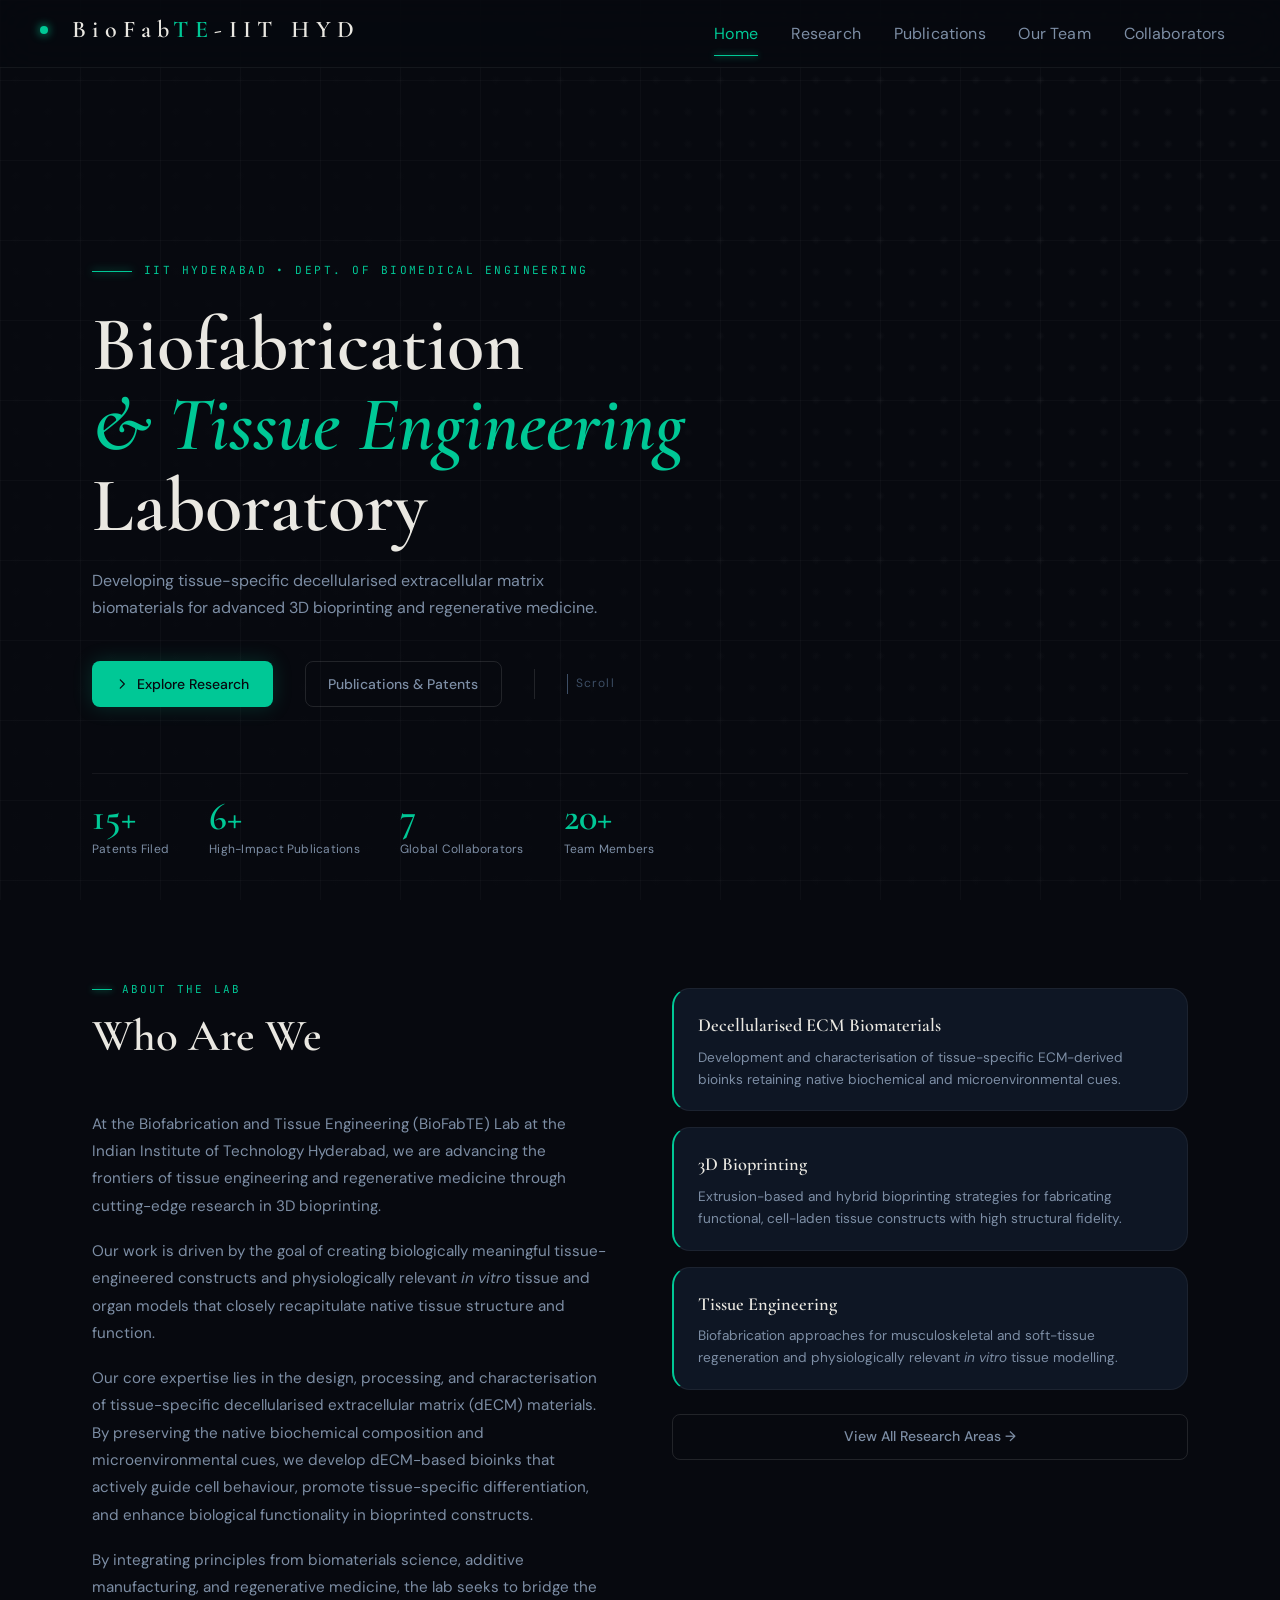
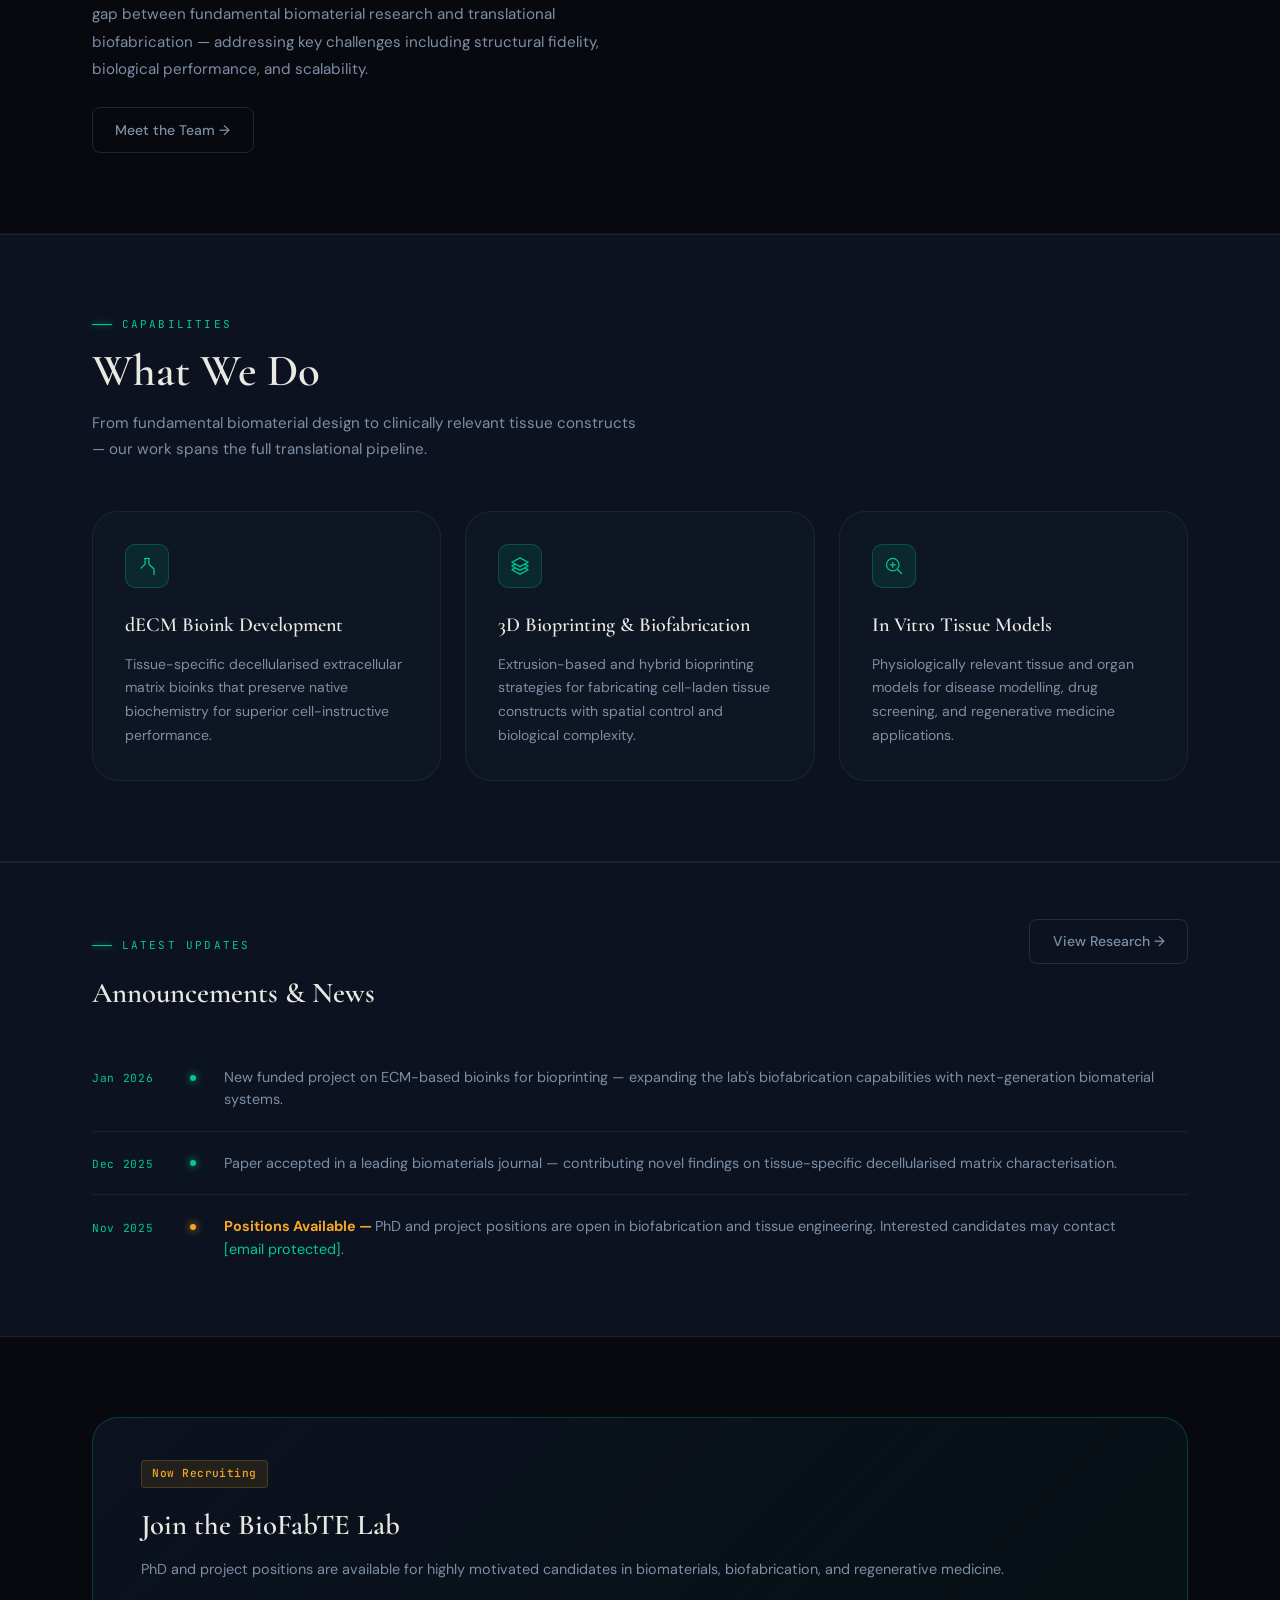
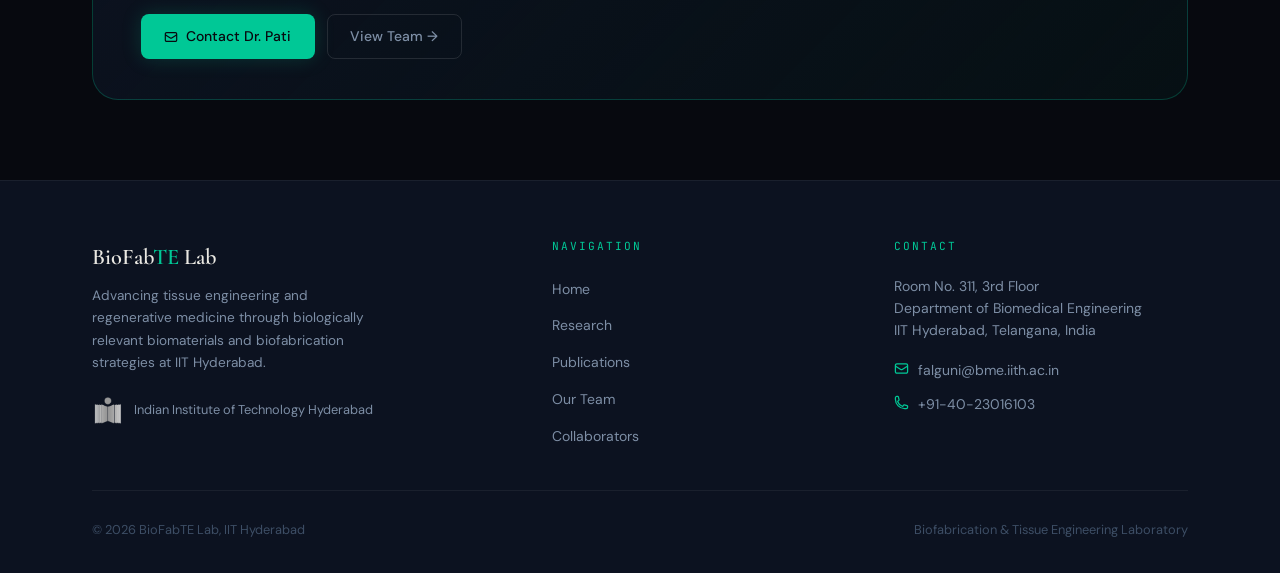
==== biofab/html/index.html @ e74e6526 "Add files via upload" ====
<!DOCTYPE html>
<html lang="en">
<head>
<meta charset="UTF-8">
<meta name="viewport" content="width=device-width,initial-scale=1.0">
<title>BioFabTE Lab | IIT Hyderabad</title>
<meta name="description" content="Biofabrication & Tissue Engineering Laboratory at IIT Hyderabad — advancing 3D bioprinting and regenerative medicine through dECM biomaterials.">
<link rel="stylesheet" href="../css/style.css">
<link rel="stylesheet" href="../css/index.css">
</head>
<body>

<!-- ═══ NAVIGATION ═══════════════════════════ -->
<nav class="nav" role="navigation" aria-label="Main navigation">
  <a href="index.html" class="nav-brand" aria-label="BioFabTE Home">
    <div class="nav-brand-dot"></div>
    <span class="nav-brand-label">BioFab<span>TE</span>-IIT HYD</span>
  </a>
  <div class="nav-links" role="menubar">
    <a href="index.html" class="nav-link active" role="menuitem">Home</a>
    <a href="research.html" class="nav-link" role="menuitem">Research</a>
    <a href="publications.html" class="nav-link" role="menuitem">Publications</a>
    <a href="team.html" class="nav-link" role="menuitem">Our Team</a>
    <a href="collaborators.html" class="nav-link" role="menuitem">Collaborators</a>
  </div>
  <button class="nav-burger" id="burger" aria-label="Open menu" aria-expanded="false">
    <span></span><span></span><span></span>
  </button>
</nav>
<div class="nav-drawer" id="navDrawer" role="dialog" aria-label="Navigation menu">
  <a href="index.html" class="nav-link">Home</a>
  <a href="research.html" class="nav-link">Research</a>
  <a href="publications.html" class="nav-link">Publications</a>
  <a href="team.html" class="nav-link">Our Team</a>
  <a href="collaborators.html" class="nav-link">Collaborators</a>
</div>

<!-- ═══ HERO ═══════════════════════════════════ -->
<section class="hero" aria-label="Laboratory introduction">
  <div class="hero-video-wrap">
    <video autoplay muted loop playsinline poster="../media/hero-poster.webp" aria-hidden="true">
      <source src="../media/hero.mp4" type="video/mp4">
      <img class="hero-poster" src="../media/hero-poster.webp" alt="Lab environment">
    </video>
  </div>
  <div class="hero-overlay"></div>
  <div class="hero-grid"></div>
  <div class="dot-bg"></div>

  <div class="container" style="width:100%;padding-top:68px">
    <div class="hero-content">
      <div class="hero-eyebrow">
        <div class="hero-eyebrow-line"></div>
        <span class="hero-eyebrow-text">IIT Hyderabad &bull; Dept. of Biomedical Engineering</span>
      </div>
      <h1>
        Biofabrication
        <em>&amp; Tissue Engineering</em>
        Laboratory
      </h1>
      <p class="hero-sub">
        Developing tissue-specific decellularised extracellular matrix biomaterials
        for advanced 3D bioprinting and regenerative medicine.
      </p>
      <div class="hero-cta-bar">
        <a href="research.html" class="btn btn-primary">
          <svg fill="none" viewBox="0 0 24 24" stroke="currentColor" stroke-width="2"><path stroke-linecap="round" stroke-linejoin="round" d="M9 5l7 7-7 7"/></svg>
          Explore Research
        </a>
        <a href="publications.html" class="btn btn-outline">Publications &amp; Patents</a>
        <div class="divider" aria-hidden="true"></div>
        <span class="hero-scroll-hint">Scroll</span>
      </div>
    </div>
  </div>

  <div class="hero-stats">
    <div class="container">
      <div class="hero-stats-inner">
        <div class="hero-stat-item">
          <div class="num"><span data-count="15">0</span><span style="color:var(--accent)">+</span></div>
          <div class="lbl">Patents Filed</div>
        </div>
        <div class="hero-stat-item">
          <div class="num"><span data-count="6">0</span><span style="color:var(--accent)">+</span></div>
          <div class="lbl">High-Impact Publications</div>
        </div>
        <div class="hero-stat-item">
          <div class="num"><span data-count="7">0</span></div>
          <div class="lbl">Global Collaborators</div>
        </div>
        <div class="hero-stat-item">
          <div class="num"><span data-count="20">0</span><span style="color:var(--accent)">+</span></div>
          <div class="lbl">Team Members</div>
        </div>
      </div>
    </div>
  </div>
</section>

<!-- ═══ WHO WE ARE ══════════════════════════════ -->
<section class="section" aria-labelledby="about-heading">
  <div class="container">
    <div class="about-grid">
      <div class="about-text">
        <div class="section-header">
          <div class="section-tag">About the Lab</div>
          <h2 id="about-heading">Who Are We</h2>
        </div>
        <p class="reveal">
          At the Biofabrication and Tissue Engineering (BioFabTE) Lab at the Indian Institute
          of Technology Hyderabad, we are advancing the frontiers of tissue engineering and
          regenerative medicine through cutting-edge research in 3D bioprinting.
        </p>
        <p class="reveal delay-1">
          Our work is driven by the goal of creating biologically meaningful tissue-engineered
          constructs and physiologically relevant <em>in vitro</em> tissue and organ models that
          closely recapitulate native tissue structure and function.
        </p>
        <p class="reveal delay-2">
          Our core expertise lies in the design, processing, and characterisation of
          tissue-specific decellularised extracellular matrix (dECM) materials. By preserving
          the native biochemical composition and microenvironmental cues, we develop dECM-based
          bioinks that actively guide cell behaviour, promote tissue-specific differentiation,
          and enhance biological functionality in bioprinted constructs.
        </p>
        <p class="reveal delay-3">
          By integrating principles from biomaterials science, additive manufacturing, and
          regenerative medicine, the lab seeks to bridge the gap between fundamental biomaterial
          research and translational biofabrication — addressing key challenges including
          structural fidelity, biological performance, and scalability.
        </p>
        <div class="reveal delay-4" style="margin-top:1.5rem">
          <a href="team.html" class="btn btn-outline">Meet the Team &rarr;</a>
        </div>
      </div>
      <div class="about-pillars" style="padding-top:.5rem">
        <div class="pillar-card reveal">
          <h3>Decellularised ECM Biomaterials</h3>
          <p>Development and characterisation of tissue-specific ECM-derived bioinks retaining native biochemical and microenvironmental cues.</p>
        </div>
        <div class="pillar-card reveal delay-1">
          <h3>3D Bioprinting</h3>
          <p>Extrusion-based and hybrid bioprinting strategies for fabricating functional, cell-laden tissue constructs with high structural fidelity.</p>
        </div>
        <div class="pillar-card reveal delay-2">
          <h3>Tissue Engineering</h3>
          <p>Biofabrication approaches for musculoskeletal and soft-tissue regeneration and physiologically relevant <em>in vitro</em> tissue modelling.</p>
        </div>
        <div class="reveal delay-3" style="margin-top:.5rem">
          <a href="research.html" class="btn btn-outline" style="width:100%;justify-content:center">View All Research Areas &rarr;</a>
        </div>
      </div>
    </div>
  </div>
</section>

<hr class="section-divider">

<!-- ═══ WHAT WE DO ══════════════════════════════ -->
<section class="section what-we-do" aria-labelledby="what-heading">
  <div class="container">
    <div class="section-header reveal">
      <div class="section-tag">Capabilities</div>
      <h2 id="what-heading">What We Do</h2>
      <p>From fundamental biomaterial design to clinically relevant tissue constructs — our work spans the full translational pipeline.</p>
    </div>
    <div class="grid-3">
      <div class="what-card reveal">
        <div class="what-icon">
          <svg fill="none" viewBox="0 0 24 24" stroke="currentColor" stroke-width="1.5"><path stroke-linecap="round" stroke-linejoin="round" d="M9.75 3.104v5.714a2.25 2.25 0 01-.659 1.591L5 14.5M9.75 3.104c-.251.023-.501.05-.75.082m.75-.082a24.301 24.301 0 014.5 0m0 0v5.714c0 .597.237 1.17.659 1.591L19.8 15M14.25 3.104c.251.023.501.05.75.082M19.8 15a2.25 2.25 0 01.659 1.591v5.714"/></svg>
        </div>
        <h3>dECM Bioink Development</h3>
        <p>Tissue-specific decellularised extracellular matrix bioinks that preserve native biochemistry for superior cell-instructive performance.</p>
      </div>
      <div class="what-card reveal delay-1">
        <div class="what-icon">
          <svg fill="none" viewBox="0 0 24 24" stroke="currentColor" stroke-width="1.5"><path stroke-linecap="round" stroke-linejoin="round" d="M6.429 9.75L2.25 12l4.179 2.25m0-4.5l5.571 3 5.571-3m-11.142 0L2.25 7.5 12 2.25l9.75 5.25-4.179 2.25m0 0L21.75 12l-4.179 2.25m0 0l4.179 2.25L12 21.75 2.25 16.5l4.179-2.25m11.142 0l-5.571 3-5.571-3"/></svg>
        </div>
        <h3>3D Bioprinting &amp; Biofabrication</h3>
        <p>Extrusion-based and hybrid bioprinting strategies for fabricating cell-laden tissue constructs with spatial control and biological complexity.</p>
      </div>
      <div class="what-card reveal delay-2">
        <div class="what-icon">
          <svg fill="none" viewBox="0 0 24 24" stroke="currentColor" stroke-width="1.5"><path stroke-linecap="round" stroke-linejoin="round" d="M21 21l-5.197-5.197m0 0A7.5 7.5 0 105.196 5.196a7.5 7.5 0 0010.607 10.607zM10.5 7.5v6m3-3h-6"/></svg>
        </div>
        <h3>In Vitro Tissue Models</h3>
        <p>Physiologically relevant tissue and organ models for disease modelling, drug screening, and regenerative medicine applications.</p>
      </div>
    </div>
  </div>
</section>

<!-- ═══ ANNOUNCEMENTS ═══════════════════════════ -->
<section class="section-sm news-section" aria-labelledby="news-heading">
  <div class="container">
    <div style="display:flex;align-items:baseline;justify-content:space-between;gap:1rem;flex-wrap:wrap;margin-bottom:1.75rem">
      <div>
        <div class="section-tag">Latest Updates</div>
        <h2 id="news-heading" style="font-family:'Cormorant Garamond',serif;font-size:1.8rem;font-weight:600;color:var(--text)">Announcements &amp; News</h2>
      </div>
      <a href="research.html" class="btn btn-outline" style="flex-shrink:0">View Research &rarr;</a>
    </div>
    <div class="news-list">
      <div class="news-item reveal">
        <span class="news-date">Jan 2026</span>
        <div class="news-dot"></div>
        <p class="news-text">New funded project on ECM-based bioinks for bioprinting — expanding the lab's biofabrication capabilities with next-generation biomaterial systems.</p>
      </div>
      <div class="news-item reveal delay-1">
        <span class="news-date">Dec 2025</span>
        <div class="news-dot"></div>
        <p class="news-text">Paper accepted in a leading biomaterials journal — contributing novel findings on tissue-specific decellularised matrix characterisation.</p>
      </div>
      <div class="news-item reveal delay-2">
        <span class="news-date">Nov 2025</span>
        <div class="news-dot" style="background:var(--amber);box-shadow:0 0 8px var(--amber)"></div>
        <p class="news-text">
          <strong style="color:var(--amber)">Positions Available — </strong>
          PhD and project positions are open in biofabrication and tissue engineering. Interested candidates may contact
          <a href="/cdn-cgi/l/email-protection#e086818c87958e89a0828d85ce89899488ce8183ce898e" style="color:var(--accent)"><span class="__cf_email__" data-cfemail="dabcbbb6bdafb4b39ab8b7bff4b3b3aeb2f4bbb9f4b3b4">[email&#160;protected]</span></a>.
        </p>
      </div>
    </div>
  </div>
</section>

<!-- ═══ JOIN BANNER ═════════════════════════════ -->
<section class="section" aria-label="Open positions">
  <div class="container">
    <div class="join-banner reveal">
      <div>
        <div class="badge badge-amber" style="margin-bottom:.75rem">Now Recruiting</div>
        <h2>Join the BioFabTE Lab</h2>
        <p>PhD and project positions are available for highly motivated candidates in biomaterials, biofabrication, and regenerative medicine.</p>
      </div>
      <div style="display:flex;gap:.75rem;flex-wrap:wrap">
        <a href="/cdn-cgi/l/email-protection#a0c6c1ccc7d5cec9e0c2cdc58ec9c9d4c88ec1c38ec9ce" class="btn btn-primary">
          <svg fill="none" viewBox="0 0 24 24" stroke="currentColor" stroke-width="2"><path stroke-linecap="round" stroke-linejoin="round" d="M21.75 6.75v10.5a2.25 2.25 0 01-2.25 2.25h-15a2.25 2.25 0 01-2.25-2.25V6.75m19.5 0A2.25 2.25 0 0019.5 4.5h-15a2.25 2.25 0 00-2.25 2.25m19.5 0v.243a2.25 2.25 0 01-1.07 1.916l-7.5 4.615a2.25 2.25 0 01-2.36 0L3.32 8.91a2.25 2.25 0 01-1.07-1.916V6.75"/></svg>
          Contact Dr. Pati
        </a>
        <a href="team.html" class="btn btn-outline">View Team &rarr;</a>
      </div>
    </div>
  </div>
</section>

<!-- ═══ FOOTER ═══════════════════════════════════ -->
<footer>
  <div class="container">
    <div class="footer-grid">
      <div>
        <div class="footer-brand-name">BioFab<span>TE</span> Lab</div>
        <p class="footer-brand-desc">Advancing tissue engineering and regenerative medicine through biologically relevant biomaterials and biofabrication strategies at IIT Hyderabad.</p>
        <div class="footer-iith">
          <img src="../media/iith.webp" alt="IIT Hyderabad" width="32" height="32">
          <span>Indian Institute of Technology Hyderabad</span>
        </div>
      </div>
      <div>
        <div class="footer-col-title">Navigation</div>
        <ul class="footer-list">
          <li><a href="index.html">Home</a></li>
          <li><a href="research.html">Research</a></li>
          <li><a href="publications.html">Publications</a></li>
          <li><a href="team.html">Our Team</a></li>
          <li><a href="collaborators.html">Collaborators</a></li>
        </ul>
      </div>
      <div>
        <div class="footer-col-title">Contact</div>
        <p style="font-size:.875rem;color:var(--text2);margin-bottom:1rem;line-height:1.6">Room No. 311, 3rd Floor<br>Department of Biomedical Engineering<br>IIT Hyderabad, Telangana, India</p>
        <div class="footer-contact-item">
          <svg fill="none" viewBox="0 0 24 24" stroke="currentColor" stroke-width="2"><path stroke-linecap="round" stroke-linejoin="round" d="M21.75 6.75v10.5a2.25 2.25 0 01-2.25 2.25h-15a2.25 2.25 0 01-2.25-2.25V6.75m19.5 0A2.25 2.25 0 0019.5 4.5h-15a2.25 2.25 0 00-2.25 2.25m19.5 0v.243a2.25 2.25 0 01-1.07 1.916l-7.5 4.615a2.25 2.25 0 01-2.36 0L3.32 8.91a2.25 2.25 0 01-1.07-1.916V6.75"/></svg>
          <a href="mailto:falguni@bme.iith.ac.in">falguni@bme.iith.ac.in</a>
        </div>
        <div class="footer-contact-item">
          <svg fill="none" viewBox="0 0 24 24" stroke="currentColor" stroke-width="2"><path stroke-linecap="round" stroke-linejoin="round" d="M2.25 6.75c0 8.284 6.716 15 15 15h2.25a2.25 2.25 0 002.25-2.25v-1.372c0-.516-.351-.966-.852-1.091l-4.423-1.106c-.44-.11-.902.055-1.173.417l-.97 1.293c-.282.376-.769.542-1.21.38a12.035 12.035 0 01-7.143-7.143c-.162-.441.004-.928.38-1.21l1.293-.97c.363-.271.527-.734.417-1.173L6.963 3.102a1.125 1.125 0 00-1.091-.852H4.5A2.25 2.25 0 002.25 4.5v2.25z"/></svg>
          <span>+91-40-23016103</span>
        </div>
      </div>
    </div>
    <div class="footer-bottom">
      <span>&copy; 2026 BioFabTE Lab, IIT Hyderabad</span>
      <span>Biofabrication &amp; Tissue Engineering Laboratory</span>
    </div>
  </div>
</footer>

<script src="../script.js"></script>
</body>
</html>
---- biofab/css/style.css ----
/* ═══════════════════════════════════════════════════
   BioFabTE — IIT Hyderabad | Shared Common Stylesheet
   Covers: Variables, Reset, Nav, Footer, Layout,
           Buttons, Badges, Animations, Utilities
   ═══════════════════════════════════════════════════ */

@import url('https://fonts.googleapis.com/css2?family=Cormorant+Garamond:ital,wght@0,400;0,500;0,600;0,700;1,400;1,600&family=DM+Sans:opsz,wght@9..40,300;9..40,400;9..40,500&family=JetBrains+Mono:wght@400;500&display=swap');

/* ── Variables ──────────────────────────────────── */
:root {
  --bg:             #07090F;
  --bg2:            #0C1220;
  --bg3:            #111928;
  --card:           #0E1624;
  --card2:          #131f32;
  --accent:         #00C896;
  --accent2:        #3DD6F5;
  --accent-dim:     rgba(0,200,150,.10);
  --accent-glow:    rgba(0,200,150,.05);
  --amber:          #F5A623;
  --text:           #EAE8E2;
  --text2:          #7D8EA5;
  --text3:          #3D4E65;
  --border:         rgba(255,255,255,.06);
  --border2:        rgba(255,255,255,.11);
  --border-accent:  rgba(0,200,150,.25);
  --glass-bg:       rgba(0,200,150,.06);
  --glass-bg2:      rgba(0,200,150,.12);
  --glass-border:   rgba(0,200,150,.2);
  --r:              10px;
  --r-lg:           18px;
  --r-xl:           26px;
}

/* ── Reset ──────────────────────────────────────── */
*, *::before, *::after { box-sizing: border-box; margin: 0; padding: 0; }
html { scroll-behavior: smooth; -webkit-text-size-adjust: 100%; }
body {
  font-family: 'DM Sans', sans-serif;
  background: var(--bg);
  color: var(--text);
  font-size: 16px;
  line-height: 1.75;
  overflow-x: hidden;
  min-height: 100vh;
}
img { display: block; max-width: 100%; }
a { color: inherit; text-decoration: none; }
button { cursor: pointer; font-family: inherit; }
ul, ol { list-style: none; }

/* ── Scrollbar ──────────────────────────────────── */
::-webkit-scrollbar { width: 6px; }
::-webkit-scrollbar-track { background: var(--bg); }
::-webkit-scrollbar-thumb { background: var(--text3); border-radius: 3px; }
::-webkit-scrollbar-thumb:hover { background: var(--text2); }

/* ── Selection ──────────────────────────────────── */
::selection { background: rgba(0,200,150,.25); color: var(--text); }

/* ══════════════════════════════════════════════════
   NAVIGATION
══════════════════════════════════════════════════ */
.nav {
  position: fixed; top: 0; left: 0; right: 0; z-index: 1000;
  height: 68px;
  display: flex; align-items: center; justify-content: space-between;
  padding: 0 2.5rem;
  background: rgba(7,9,15,.7);
  backdrop-filter: blur(20px);
  -webkit-backdrop-filter: blur(20px);
  border-bottom: 1px solid var(--border);
  transition: background .3s;
}
.nav.scrolled { background: rgba(7,9,15,.92); }
.nav-brand {
  font-family: 'Cormorant Garamond', serif;
  font-size: 1.50rem; font-weight: 600; color: var(--text);
  margin-bottom: .5rem;
  display: flex; align-items: center; gap: 24px;
  letter-spacing: 0.4rem;
}
.nav-brand-dot {
  width: 8px; height: 8px; border-radius: 50%;
  background: var(--accent);
  box-shadow: 0 0 10px var(--accent);
  animation: pulse-dot 2.5s ease-in-out infinite;
}
@keyframes pulse-dot {
  0%, 100% { opacity: 1; transform: scale(1); }
  50%       { opacity: .6; transform: scale(.8); }
}
.nav-brand-label span { color: var(--accent); }
.nav-links { display: flex; align-items: center; gap: .25rem; }
.nav-link {
  padding: .45rem .9rem;
  font-size: 1.0rem; font-weight: 400; color: var(--text2);
  border-radius: 6px;
  transition: color .2s, background .2s;
  position: relative; letter-spacing: .01em;
}
.nav-link:hover { color: var(--accent); border-color: var(--border-accent); }
.nav-link.active { color: var(--accent); }
.nav-link.active::after {
  content: '';
  position: absolute; bottom: -1px; left: .9rem; right: .9rem;
  height: 1px; background: var(--accent);
  box-shadow: 0 0 6px var(--accent);
}
.nav-burger {
  display: none; flex-direction: column; gap: 5px;
  background: none; border: none; padding: 8px;
}
.nav-burger span {
  width: 22px; height: 1.5px; background: var(--text2);
  border-radius: 2px; transition: all .3s;
}
.nav-drawer {
  display: none;
  position: fixed; top: 68px; left: 0; right: 0; bottom: 0; z-index: 999;
  background: rgba(7,9,15,.97);
  backdrop-filter: blur(20px);
  flex-direction: column; align-items: center; justify-content: center; gap: 2rem;
  opacity: 0; pointer-events: none; transition: opacity .3s;
}
.nav-drawer.open { opacity: 1; pointer-events: all; }
.nav-drawer .nav-link {
  font-size: 22px; font-weight: 300; padding: .75rem 1.5rem; color: var(--text);
}
.nav-drawer .nav-link:hover { color: var(--accent); }

/* ══════════════════════════════════════════════════
   DOT-GRID BACKGROUND
══════════════════════════════════════════════════ */
.dot-bg {
  position: absolute; inset: 0; pointer-events: none; z-index: 0;
  background-image: radial-gradient(circle, rgba(255,255,255,.03) 1px, transparent 5px);
  background-size: 32px 32px;
}

/* ══════════════════════════════════════════════════
   PAGE HERO (inner pages)
══════════════════════════════════════════════════ */
.page-hero {
  position: relative;
  padding: 9rem 0 4rem;
  overflow: hidden;
  border-bottom: 1px solid var(--border);
}
.page-hero::before {
  content: '';
  position: absolute;
  top: -60%; left: 50%; transform: translateX(-50%);
  width: 800px; height: 500px;
  background: radial-gradient(ellipse, rgba(0,200,150,.08) 0%, transparent 70%);
  pointer-events: none;
}
.page-hero-label {
  font-family: 'JetBrains Mono', monospace;
  font-size: 11px; letter-spacing: .2em;
  color: var(--accent); text-transform: uppercase;
  margin-bottom: .75rem;
  display: flex; align-items: center; gap: .6rem;
}
.page-hero-label::before {
  content: ''; width: 24px; height: 1px; background: var(--accent);
  box-shadow: 0 0 6px var(--accent);
}
.page-hero h1 {
  font-family: 'Cormorant Garamond', serif;
  font-size: clamp(2.4rem, 5vw, 4rem);
  font-weight: 600; line-height: 1.1; color: var(--text);
}
.page-hero p {
  margin-top: .75rem; font-size: 1rem;
  color: var(--text2); max-width: 600px; line-height: 1.6;
}

/* ══════════════════════════════════════════════════
   LAYOUT
══════════════════════════════════════════════════ */
.container {
  width: 100%; max-width: 1160px;
  margin: 0 auto; padding: 0 2rem;
}
.section     { padding: 5rem 0; }
.section-sm  { padding: 3.5rem 0; }
.section-header  { margin-bottom: 3rem; }
.section-tag {
  font-family: 'JetBrains Mono', monospace;
  font-size: 11px; letter-spacing: .2em; color: var(--accent);
  text-transform: uppercase; margin-bottom: .75rem;
  display: flex; align-items: center; gap: .6rem;
}
.section-tag::before {
  content: ''; width: 20px; height: 1px;
  background: var(--accent); box-shadow: 0 0 6px var(--accent);
}
.section-header h2 {
  font-family: 'Cormorant Garamond', serif;
  font-size: clamp(1.8rem, 3.5vw, 2.8rem);
  font-weight: 600; line-height: 1.15; color: var(--text);
}
.section-header p {
  margin-top: .75rem; color: var(--text2);
  max-width: 560px; font-size: .95rem;
}
.section-divider {
  border: none; height: 1px;
  background: var(--border); margin: 0;
}

/* ══════════════════════════════════════════════════
   BASE CARD
══════════════════════════════════════════════════ */
.card {
  background: var(--card);
  border: 1px solid var(--border);
  border-radius: var(--r-lg);
  transition: border-color .25s, transform .25s, box-shadow .25s;
}
.card:hover {
  border-color: var(--border2);
  transform: translateY(-2px);
  box-shadow: 0 12px 40px rgba(0,0,0,.35);
}

/* ══════════════════════════════════════════════════
   BUTTONS
══════════════════════════════════════════════════ */
.btn {
  display: inline-flex; align-items: center; gap: .5rem;
  padding: .6rem 1.4rem; border-radius: 8px;
  font-size: .875rem; font-weight: 500;
  transition: all .2s; border: 1px solid transparent;
}
.btn-primary {
  background: var(--accent); color: #07090F;
  box-shadow: 0 0 20px rgba(0,200,150,.2);
}
.btn-primary:hover {
  background: #00e0a8;
  box-shadow: 0 0 28px rgba(0,200,150,.35);
  transform: translateY(-1px);
}
.btn-outline { border-color: var(--border2); color: var(--text2); }
.btn-outline:hover {
  border-color: var(--accent); color: var(--accent);
  background: var(--accent-dim);
}
.btn svg { width: 14px; height: 14px; }

/* ══════════════════════════════════════════════════
   GRID UTILITIES
══════════════════════════════════════════════════ */
.grid-2 { display: grid; grid-template-columns: repeat(2,1fr); gap: 1.5rem; }
.grid-3 { display: grid; grid-template-columns: repeat(3,1fr); gap: 1.5rem; }
.grid-4 { display: grid; grid-template-columns: repeat(4,1fr); gap: 1.25rem; }
.flex { display: flex; }
.flex-col { flex-direction: column; }
.items-center { align-items: center; }
.gap-2 { gap: .5rem; }
.gap-4 { gap: 1rem; }

/* ══════════════════════════════════════════════════
   BADGE / TAG
══════════════════════════════════════════════════ */
.badge {
  display: inline-flex; align-items: center;
  padding: .2rem .65rem; border-radius: 4px;
  font-family: 'JetBrains Mono', monospace;
  font-size: .7rem; letter-spacing: .04em; font-weight: 500;
}
.badge-accent { background: var(--accent-dim); color: var(--accent); border: 1px solid rgba(0,200,150,.2); }
.badge-amber  { background: rgba(245,166,35,.1); color: var(--amber); border: 1px solid rgba(245,166,35,.2); }
.badge-blue   { background: rgba(61,214,245,.08); color: var(--accent2); border: 1px solid rgba(61,214,245,.2); }
.badge-gray   { background: var(--bg3); color: var(--text2); border: 1px solid var(--border); }

/* ══════════════════════════════════════════════════
   JOIN BANNER (shared across pages)
══════════════════════════════════════════════════ */
.join-banner {
  background: linear-gradient(135deg, var(--bg2) 0%, rgba(0,200,150,.04) 100%);
  border: 1px solid var(--border-accent);
  border-radius: var(--r-xl);
  padding: 2.5rem 3rem;
  display: flex; align-items: center; justify-content: space-between; gap: 2rem;
  flex-wrap: wrap;
}
.join-banner h2 {
  font-family: 'Cormorant Garamond', serif;
  font-size: 1.8rem; font-weight: 600; color: var(--text);
  margin-bottom: .4rem;
}
.join-banner p { font-size: .9rem; color: var(--text2); }
.join-banner .badge { margin-bottom: .75rem; }

/* ══════════════════════════════════════════════════
   FOOTER
══════════════════════════════════════════════════ */
footer {
  border-top: 1px solid var(--border);
  background: var(--bg2);
  padding: 3.5rem 0 2rem;
}
.footer-grid {
  display: grid; grid-template-columns: 1.4fr 1fr 1fr;
  gap: 3rem; padding-bottom: 2.5rem;
  border-bottom: 1px solid var(--border); margin-bottom: 1.75rem;
}
.footer-brand-name {
  font-family: 'Cormorant Garamond', serif;
  font-size: 1.4rem; font-weight: 600; color: var(--text);
  margin-bottom: .5rem;
}
.footer-brand-name span { color: var(--accent); }
.footer-brand-desc {
  font-size: .85rem; color: var(--text2); line-height: 1.65;
  margin-bottom: 1.25rem; max-width: 280px;
}
.footer-iith {
  display: flex; align-items: center; gap: 10px;
  font-size: .8rem; color: var(--text2);
}
.footer-iith img { width: 32px; height: 32px; object-fit: contain; filter: brightness(.9); }
.footer-col-title {
  font-family: 'JetBrains Mono', monospace;
  font-size: .7rem; letter-spacing: .18em; text-transform: uppercase;
  color: var(--accent); margin-bottom: 1.1rem;
}
.footer-list { display: flex; flex-direction: column; gap: .55rem; }
.footer-list a { font-size: .875rem; color: var(--text2); transition: color .2s; }
.footer-list a:hover { color: var(--accent); }
.footer-contact-item {
  display: flex; align-items: flex-start; gap: .6rem;
  font-size: .875rem; color: var(--text2); margin-bottom: .6rem;
}
.footer-contact-item svg {
  width: 15px; height: 15px; flex-shrink: 0;
  color: var(--accent); margin-top: .18rem;
}
.footer-bottom {
  display: flex; align-items: center; justify-content: space-between;
  font-size: .8rem; color: var(--text3);
}
.footer-bottom a { color: var(--text2); transition: color .2s; }
.footer-bottom a:hover { color: var(--accent); }

/* ══════════════════════════════════════════════════
   ANIMATIONS
══════════════════════════════════════════════════ */
.reveal,
.reveal-left,
.reveal-right {
  opacity: 0;
  transition: opacity .65s ease, transform .65s ease;
  transition-delay: var(--reveal-delay, 0s);
}

.reveal       { transform: translateY(24px); }
.reveal-left  { transform: translateX(-24px); }
.reveal-right { transform: translateX(24px); }

.reveal.visible,
.reveal-left.visible,
.reveal-right.visible {
  opacity: 1;
  transform: none;
}

/* Stagger delays via CSS custom property so they survive the transition reset */
.delay-1 { --reveal-delay: .08s; }
.delay-2 { --reveal-delay: .16s; }
.delay-3 { --reveal-delay: .24s; }
.delay-4 { --reveal-delay: .32s; }
.delay-5 { --reveal-delay: .40s; }

/* ══════════════════════════════════════════════════
   RESPONSIVE — SHARED
══════════════════════════════════════════════════ */
@media (max-width: 900px) {
  .footer-grid { grid-template-columns: 1fr 1fr; }
}
@media (max-width: 700px) {
  .nav-links  { display: none; }
  .nav-burger { display: flex; }
  .nav-drawer { display: flex; }
  .grid-2, .grid-3, .grid-4 { grid-template-columns: 1fr; }
  .footer-grid { grid-template-columns: 1fr; }
  .container  { padding: 0 1.25rem; }
  .section    { padding: 3.5rem 0; }
  .join-banner{ padding: 1.75rem; }
}
---- biofab/css/index.css ----
/* ═══════════════════════════════════════════════════
   BioFabTE — index.css
   Homepage-specific styles: Hero, About, News, What We Do
   ═══════════════════════════════════════════════════ */

/* ══════════════════════════════════════════════════
   HERO
══════════════════════════════════════════════════ */
.hero {
  position: relative; min-height: 100vh;
  display: flex; align-items: center;
  overflow: hidden;
}
.hero-video-wrap {
  position: absolute; inset: 0; z-index: 0;
}

/* ── VIDEO BRIGHTNESS: increased to .62 (was .4) so the lab footage
       is clearly visible while text remains readable ── */
.hero-video-wrap video,
.hero-video-wrap img.hero-poster {
  width: 100%; height: 100%; object-fit: cover;
  filter: brightness(.62) saturate(1.2);
}

/* ── Overlay: lighter on the right so video shows through ── */
.hero-overlay {
  position: absolute; inset: 0; z-index: 1;
  background:
    linear-gradient(to right, rgba(7,9,15,.88) 30%, rgba(7,9,15,.35) 68%, transparent),
    linear-gradient(to top, rgba(7,9,15,.75) 0%, transparent 45%);
}
.hero-grid {
  position: absolute; inset: 0; z-index: 1; pointer-events: none;
  background-image:
    linear-gradient(rgba(255,255,255,.022) 1px, transparent 1px),
    linear-gradient(90deg, rgba(255,255,255,.022) 1px, transparent 1px);
  background-size: 80px 80px;
}
.hero-content {
  position: relative; z-index: 2;
  padding: 0; max-width: 700px;
}
.hero-eyebrow {
  display: flex; align-items: center; gap: .75rem;
  margin-bottom: 1.5rem;
}
.hero-eyebrow-line {
  width: 40px; height: 1px;
  background: var(--accent); box-shadow: 0 0 8px var(--accent);
}
.hero-eyebrow-text {
  font-family: 'JetBrains Mono', monospace;
  font-size: .7rem; letter-spacing: .22em;
  color: var(--accent); text-transform: uppercase;
}
.hero h1 {
  font-family: 'Cormorant Garamond', serif;
  font-size: clamp(2.5rem, 6vw, 4.8rem);
  font-weight: 600; line-height: 1.05; color: var(--text);
  margin-bottom: 1.25rem;
}
.hero h1 em { font-style: italic; color: var(--accent); display: block; }
.hero-sub {
  font-size: 1rem; color: var(--text2);
  line-height: 1.7; max-width: 520px;
  margin-bottom: 2rem;
}
.hero-actions { display: flex; gap: 1rem; flex-wrap: wrap; }

.hero-cta-bar {
  margin-top: 2.5rem;
  display: flex; align-items: center; gap: 2rem; flex-wrap: wrap;
}
.hero-cta-bar .divider { width: 1px; height: 30px; background: var(--border2); }
.hero-scroll-hint {
  font-size: .75rem; color: var(--text3); letter-spacing: .1em;
  display: flex; align-items: center; gap: .5rem;
}
.hero-scroll-hint::before {
  content: ''; display: block; width: 1px; height: 20px;
  background: var(--text3);
  animation: scroll-hint 1.8s ease-in-out infinite;
}
@keyframes scroll-hint {
  0%, 100% { transform: scaleY(1); opacity: .4; }
  50%       { transform: scaleY(1.4); opacity: 1; }
}

.hero-stats {
  position: absolute; bottom: 2.5rem; left: 0; right: 0; z-index: 2;
}
.hero-stats-inner {
  display: flex; gap: 2.5rem; align-items: flex-end;
  border-top: 1px solid var(--border);
  padding-top: 1.5rem;
}
.hero-stat-item .num {
  font-family: 'Cormorant Garamond', serif;
  font-size: 2.4rem; font-weight: 600; color: var(--text); line-height: 1;
}
.hero-stat-item .num span { color: var(--accent); }
.hero-stat-item .lbl {
  font-size: .75rem; color: var(--text2);
  margin-top: .15rem; letter-spacing: .02em;
}

/* ══════════════════════════════════════════════════
   WHO WE ARE
══════════════════════════════════════════════════ */
.about-grid {
  display: grid; grid-template-columns: 1fr 1fr;
  gap: 4rem; align-items: start;
}
.about-text p {
  font-size: .95rem; color: var(--text2); line-height: 1.8;
  margin-bottom: 1.1rem;
}
.about-text p:last-child { margin-bottom: 0; }
.about-pillars { display: flex; flex-direction: column; gap: 1rem; }
.pillar-card {
  padding: 1.25rem 1.5rem;
  background: var(--card);
  border: 1px solid var(--border); border-radius: var(--r-lg);
  border-left: 2px solid var(--accent);
  transition: border-color .25s, background .25s;
}
.pillar-card:hover { background: var(--card2); border-left-color: var(--accent); }
.pillar-card h3 {
  font-family: 'Cormorant Garamond', serif;
  font-size: 1.15rem; font-weight: 600; color: var(--text);
  margin-bottom: .35rem;
}
.pillar-card p { font-size: .85rem; color: var(--text2); line-height: 1.6; }

/* ══════════════════════════════════════════════════
   ANNOUNCEMENTS
══════════════════════════════════════════════════ */
.news-section {
  background: var(--bg2);
  border-top: 1px solid var(--border);
  border-bottom: 1px solid var(--border);
}
.news-list { display: flex; flex-direction: column; gap: 0; }
.news-item {
  display: flex; align-items: flex-start; gap: 1.75rem;
  padding: 1.25rem 0;
  border-bottom: 1px solid var(--border);
}
.news-item:last-child { border-bottom: none; }
.news-date {
  font-family: 'JetBrains Mono', monospace;
  font-size: .7rem; color: var(--accent);
  letter-spacing: .06em; min-width: 70px;
  padding-top: .2rem;
}
.news-dot {
  width: 6px; height: 6px; border-radius: 50%;
  background: var(--accent); flex-shrink: 0; margin-top: .55rem;
  box-shadow: 0 0 8px var(--accent);
}
.news-text { font-size: .9rem; color: var(--text2); line-height: 1.55; flex: 1; }

/* ══════════════════════════════════════════════════
   WHAT WE DO
══════════════════════════════════════════════════ */
.what-we-do {
  background: var(--bg2);
  border-top: 1px solid var(--border);
  border-bottom: 1px solid var(--border);
}
.what-card {
  padding: 2rem; background: var(--card);
  border: 1px solid var(--border); border-radius: var(--r-xl);
  transition: border-color .3s, transform .3s, box-shadow .3s;
  position: relative; overflow: hidden;
}
.what-card::before {
  content: ''; position: absolute;
  top: 0; left: 0; right: 0; height: 2px;
  background: linear-gradient(90deg, transparent, var(--accent), transparent);
  opacity: 0; transition: opacity .3s;
}
.what-card:hover {
  border-color: var(--border-accent);
  transform: translateY(-4px);
  box-shadow: 0 16px 48px rgba(0,0,0,.4);
}
.what-card:hover::before { opacity: 1; }
.what-icon {
  width: 44px; height: 44px; border-radius: 10px;
  background: var(--accent-dim); border: 1px solid var(--border-accent);
  display: flex; align-items: center; justify-content: center;
  margin-bottom: 1.25rem;
}
.what-icon svg { width: 20px; height: 20px; color: var(--accent); }
.what-card h3 {
  font-family: 'Cormorant Garamond', serif;
  font-size: 1.25rem; font-weight: 600; color: var(--text);
  margin-bottom: .6rem;
}
.what-card p { font-size: .875rem; color: var(--text2); line-height: 1.7; }

/* ══════════════════════════════════════════════════
   RESPONSIVE — INDEX
══════════════════════════════════════════════════ */
@media (max-width: 900px) {
  .about-grid { grid-template-columns: 1fr; gap: 2rem; }
  .hero-stats-inner { flex-wrap: wrap; gap: 1.5rem; }
}
@media (max-width: 700px) {
  .hero h1 { font-size: 2.4rem; }
  .hero-stats-inner { display: none; }
}
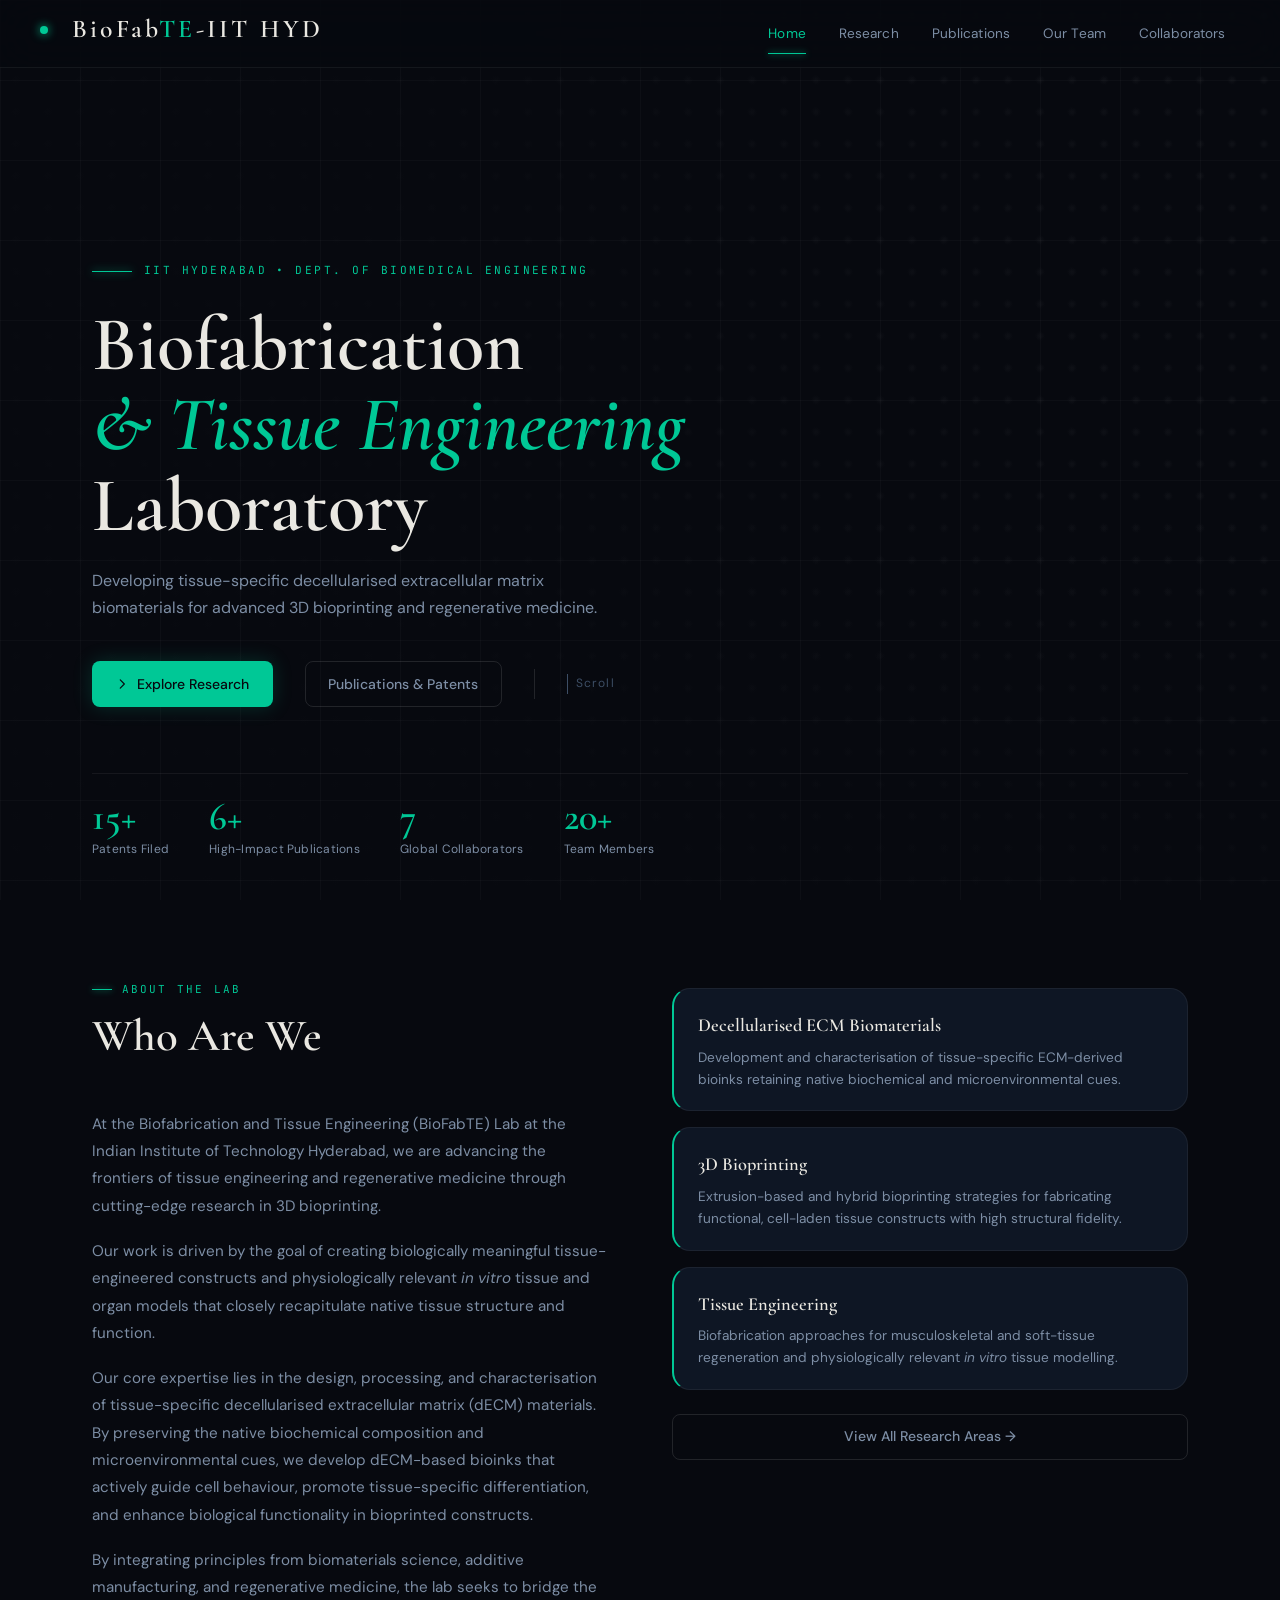
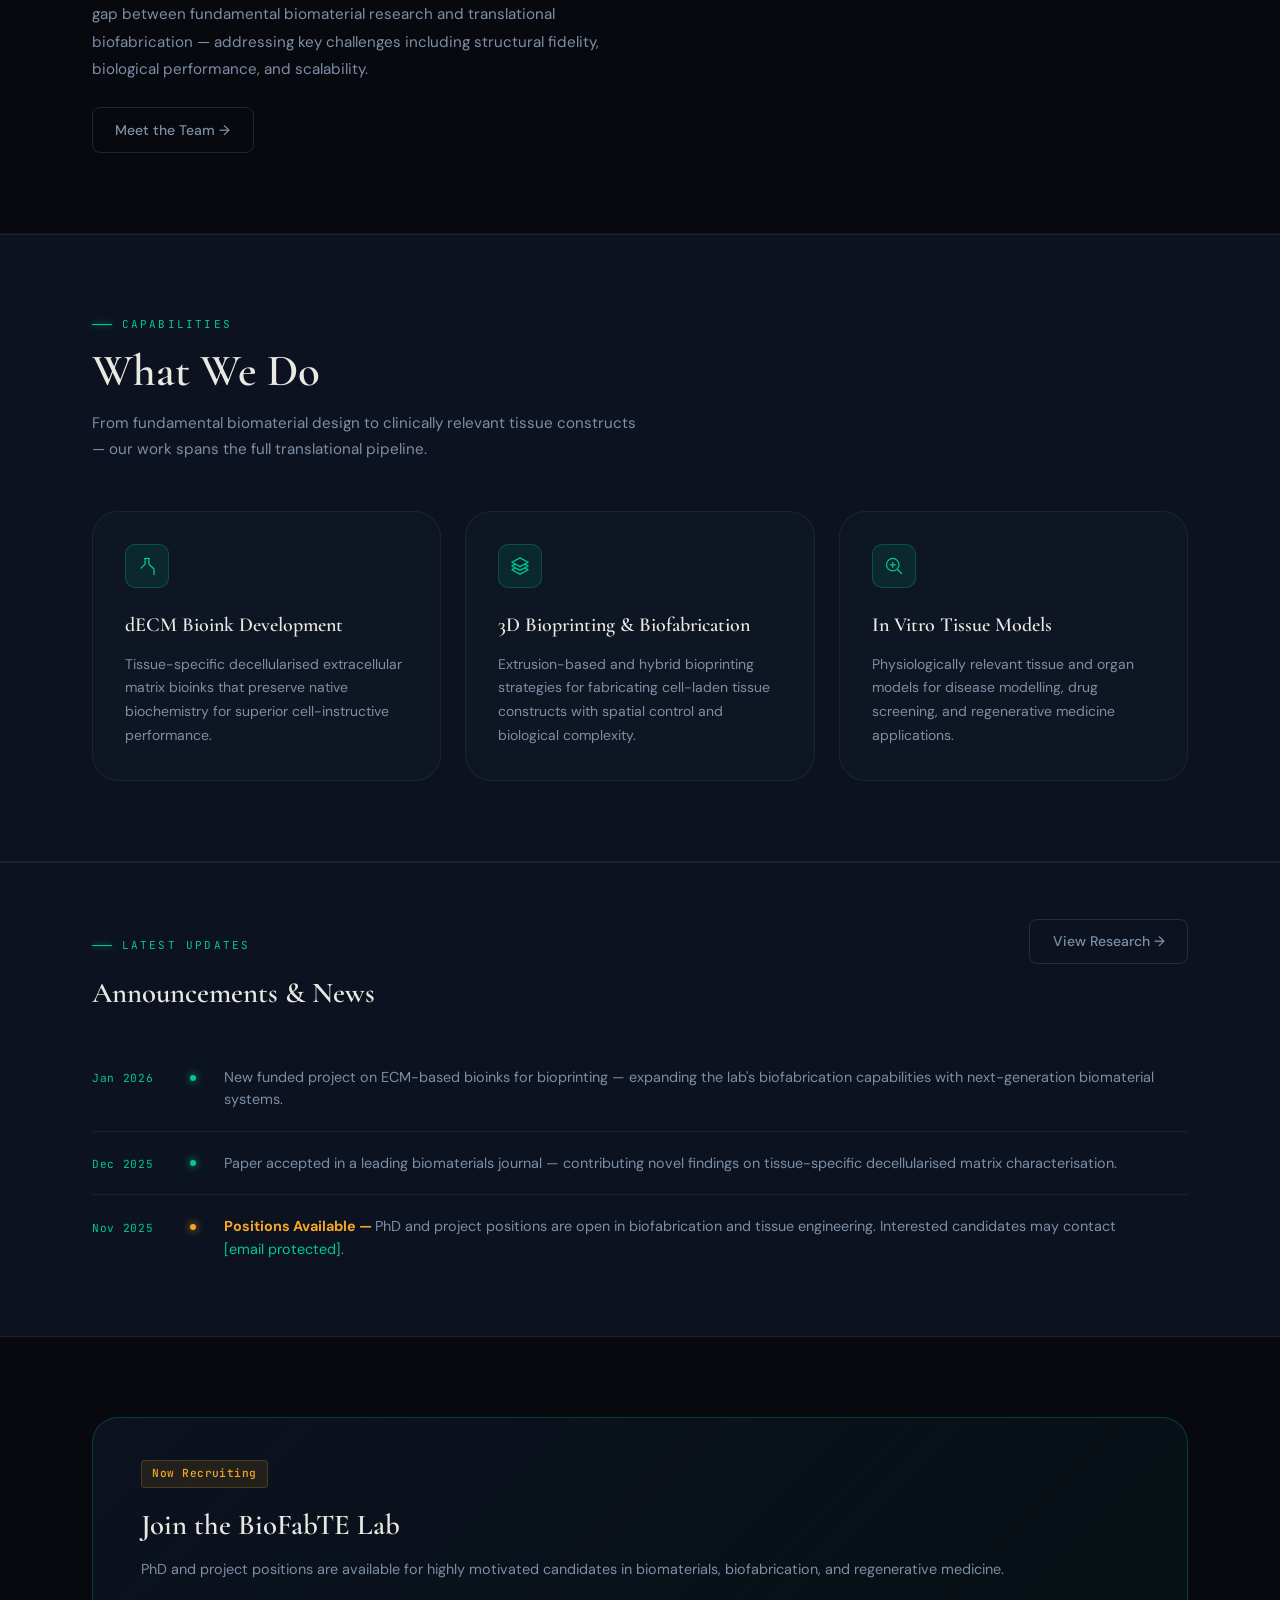
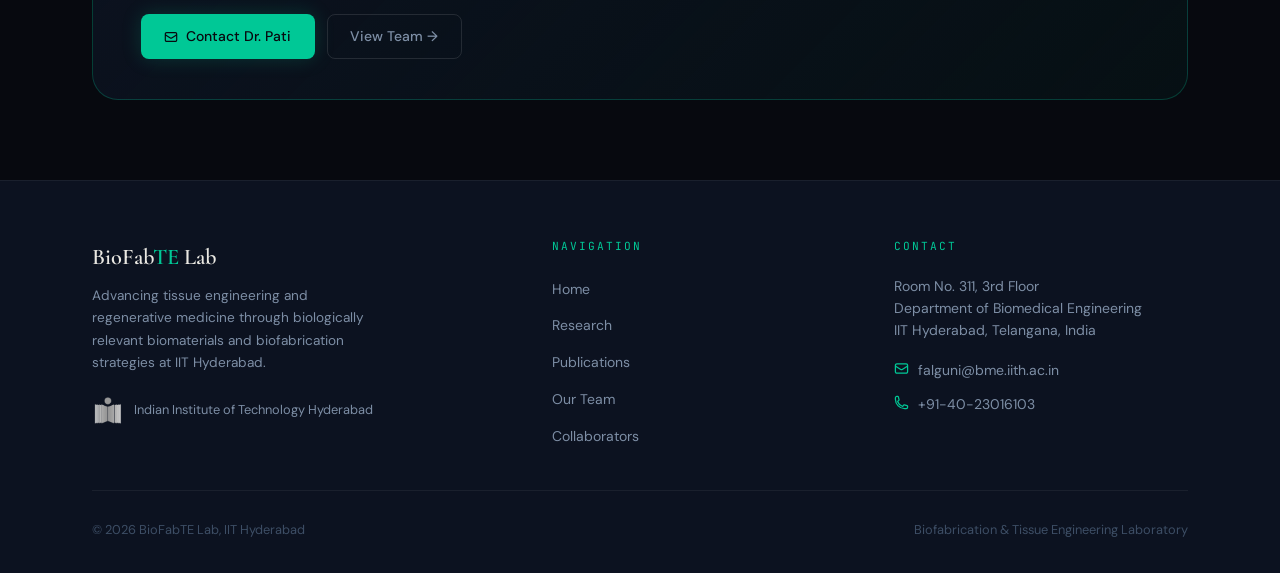
==== commit 8e9087e7: "Update index.html" ====
--- a/biofab/html/index.html
+++ b/biofab/html/index.html
@@ -235,7 +235,7 @@
         <p>PhD and project positions are available for highly motivated candidates in biomaterials, biofabrication, and regenerative medicine.</p>
       </div>
       <div style="display:flex;gap:.75rem;flex-wrap:wrap">
-        <a href="/cdn-cgi/l/email-protection#a0c6c1ccc7d5cec9e0c2cdc58ec9c9d4c88ec1c38ec9ce" class="btn btn-primary">
+        <a href="mailto:falguni@bme.iith.ac.in" class="btn btn-primary">
           <svg fill="none" viewBox="0 0 24 24" stroke="currentColor" stroke-width="2"><path stroke-linecap="round" stroke-linejoin="round" d="M21.75 6.75v10.5a2.25 2.25 0 01-2.25 2.25h-15a2.25 2.25 0 01-2.25-2.25V6.75m19.5 0A2.25 2.25 0 0019.5 4.5h-15a2.25 2.25 0 00-2.25 2.25m19.5 0v.243a2.25 2.25 0 01-1.07 1.916l-7.5 4.615a2.25 2.25 0 01-2.36 0L3.32 8.91a2.25 2.25 0 01-1.07-1.916V6.75"/></svg>
           Contact Dr. Pati
         </a>
@@ -289,4 +289,4 @@
 
 <script src="../script.js"></script>
 </body>
-</html>+</html>
--- a/biofab/css/style.css
+++ b/biofab/css/style.css
@@ -75,10 +75,12 @@
 .nav.scrolled { background: rgba(7,9,15,.92); }
 .nav-brand {
   font-family: 'Cormorant Garamond', serif;
-  font-size: 1.50rem; font-weight: 600; color: var(--text);
+  /*font-size: clamp(1rem, 2vw, 1.6rem);*/
+  font-size: 1.6rem;
+  font-weight: 600; color: var(--text);
   margin-bottom: .5rem;
   display: flex; align-items: center; gap: 24px;
-  letter-spacing: 0.4rem;
+  letter-spacing: 0.2rem;
 }
 .nav-brand-dot {
   width: 8px; height: 8px; border-radius: 50%;
@@ -94,7 +96,8 @@
 .nav-links { display: flex; align-items: center; gap: .25rem; }
 .nav-link {
   padding: .45rem .9rem;
-  font-size: 1.0rem; font-weight: 400; color: var(--text2);
+  font-size: clamp(0.85rem, 1vw, 1.1rem);
+  font-weight: 400; color: var(--text2);
   border-radius: 6px;
   transition: color .2s, background .2s;
   position: relative; letter-spacing: .01em;
@@ -390,4 +393,5 @@
   .container  { padding: 0 1.25rem; }
   .section    { padding: 3.5rem 0; }
   .join-banner{ padding: 1.75rem; }
-}
+  .nav-brand{font-size: 0.75rem;}
+}
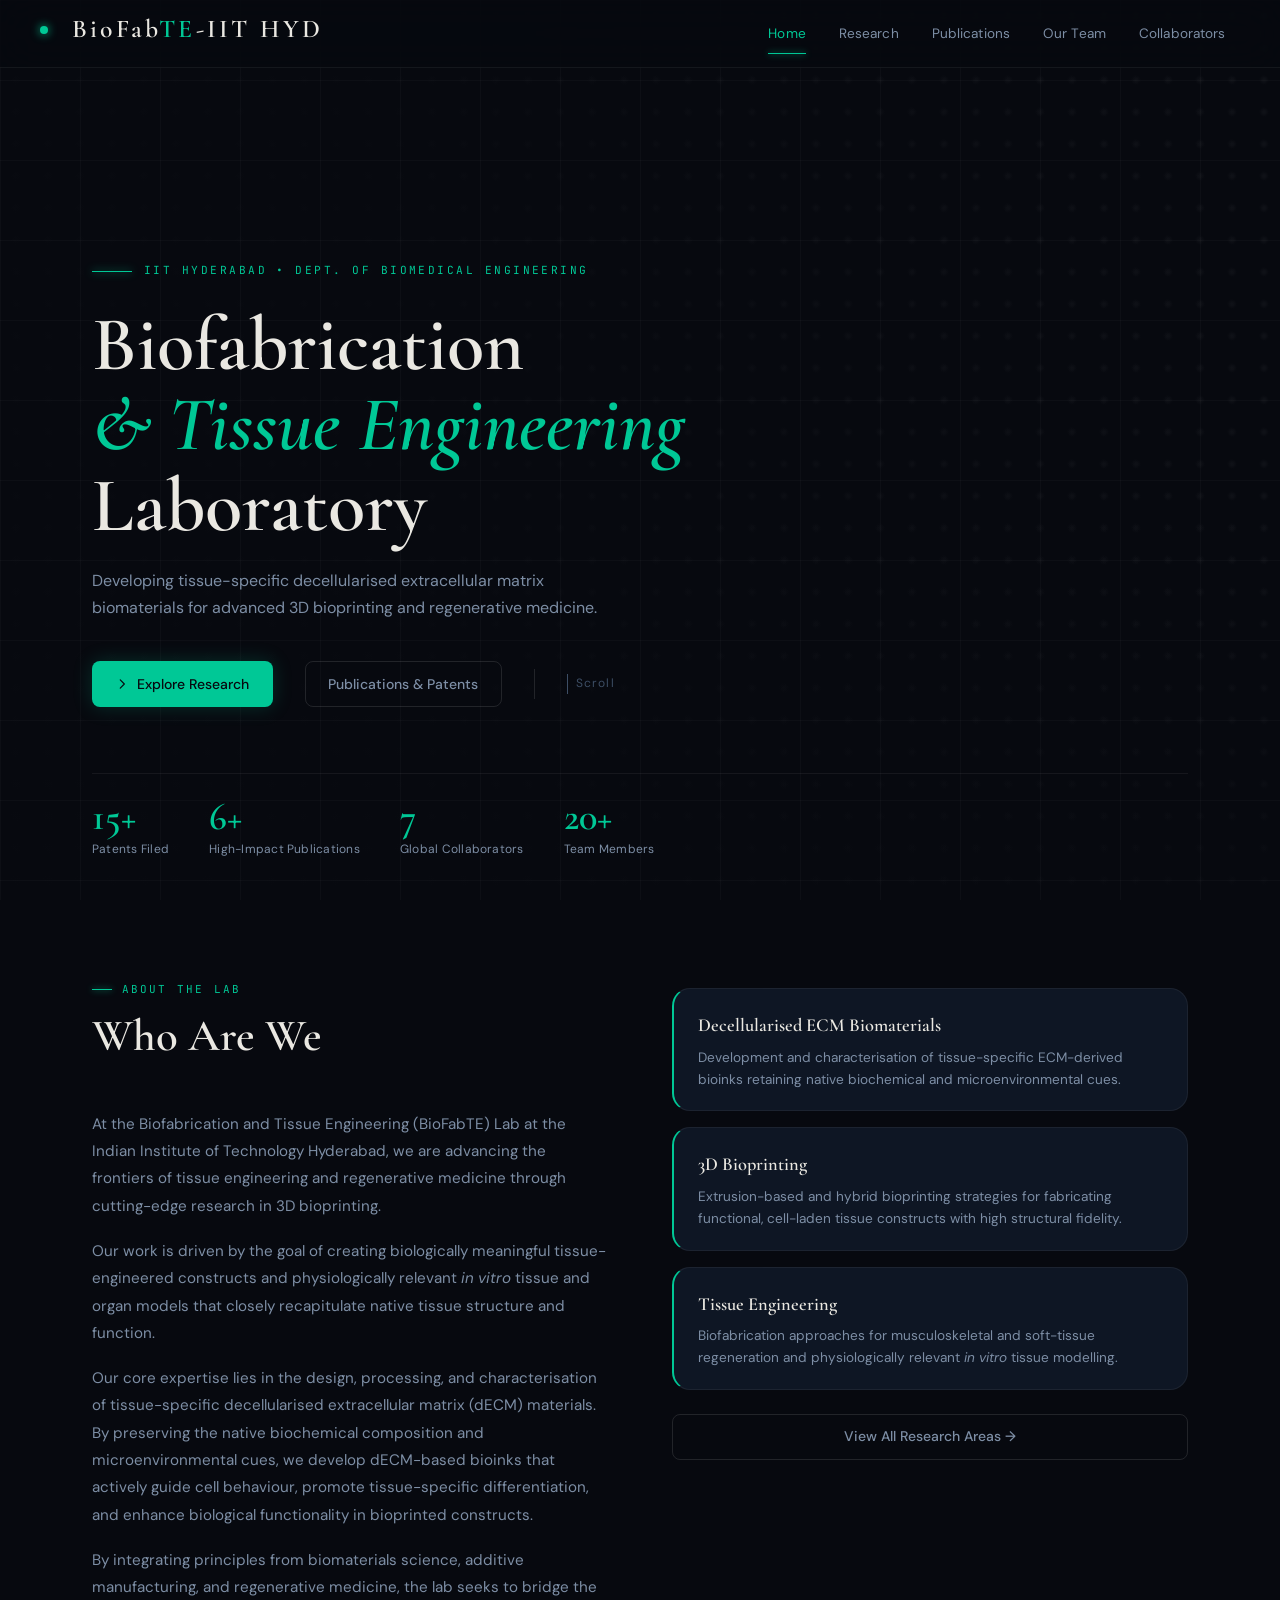
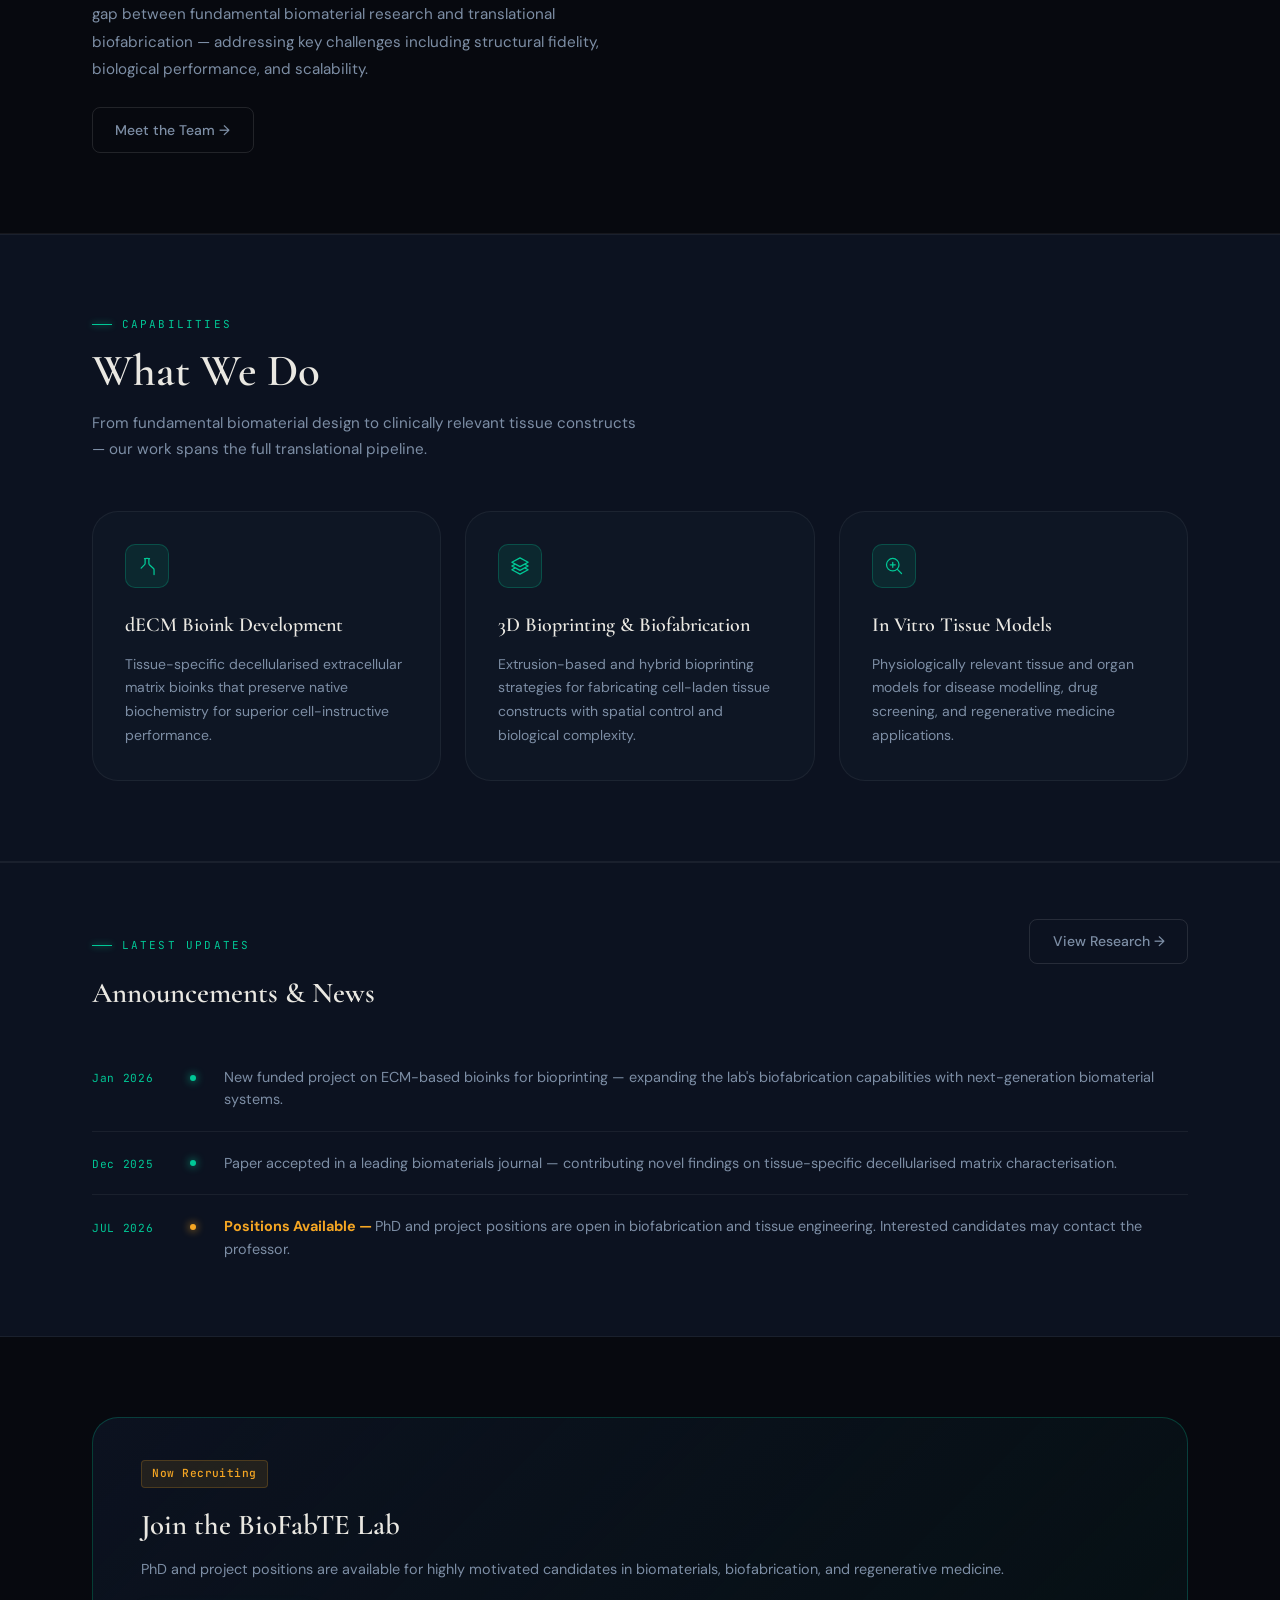
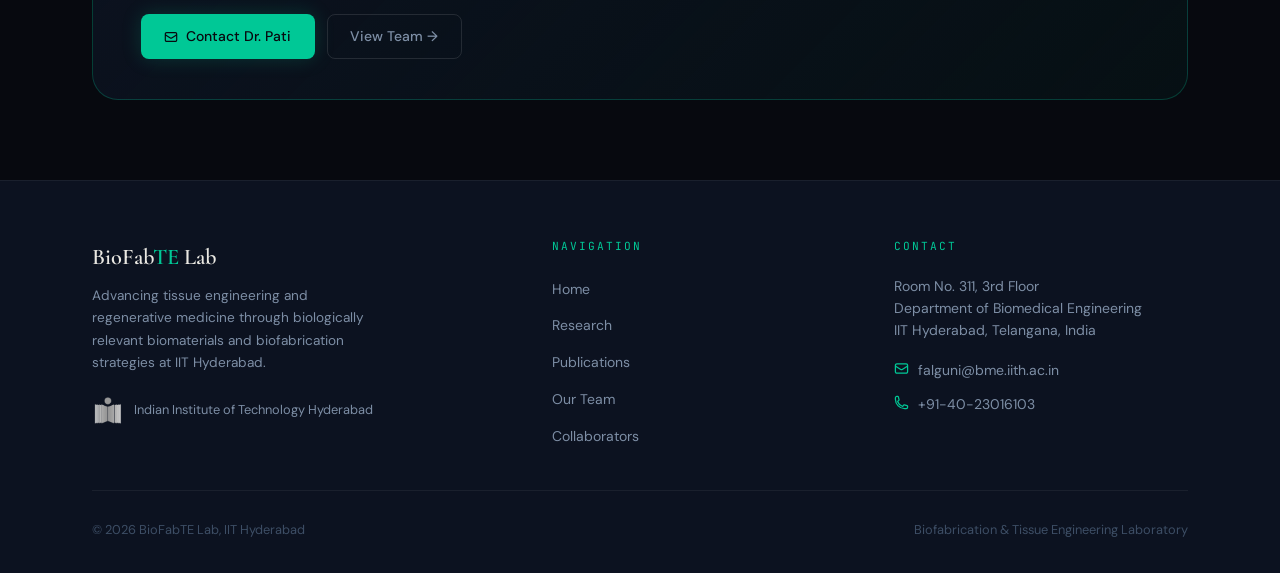
==== commit eba0bdae: "Update index.html" ====
--- a/biofab/html/index.html
+++ b/biofab/html/index.html
@@ -213,12 +213,11 @@
         <p class="news-text">Paper accepted in a leading biomaterials journal — contributing novel findings on tissue-specific decellularised matrix characterisation.</p>
       </div>
       <div class="news-item reveal delay-2">
-        <span class="news-date">Nov 2025</span>
+        <span class="news-date">JUL 2026</span>
         <div class="news-dot" style="background:var(--amber);box-shadow:0 0 8px var(--amber)"></div>
         <p class="news-text">
           <strong style="color:var(--amber)">Positions Available — </strong>
-          PhD and project positions are open in biofabrication and tissue engineering. Interested candidates may contact
-          <a href="/cdn-cgi/l/email-protection#e086818c87958e89a0828d85ce89899488ce8183ce898e" style="color:var(--accent)"><span class="__cf_email__" data-cfemail="dabcbbb6bdafb4b39ab8b7bff4b3b3aeb2f4bbb9f4b3b4">[email&#160;protected]</span></a>.
+          PhD and project positions are open in biofabrication and tissue engineering. Interested candidates may contact the professor.
         </p>
       </div>
     </div>
